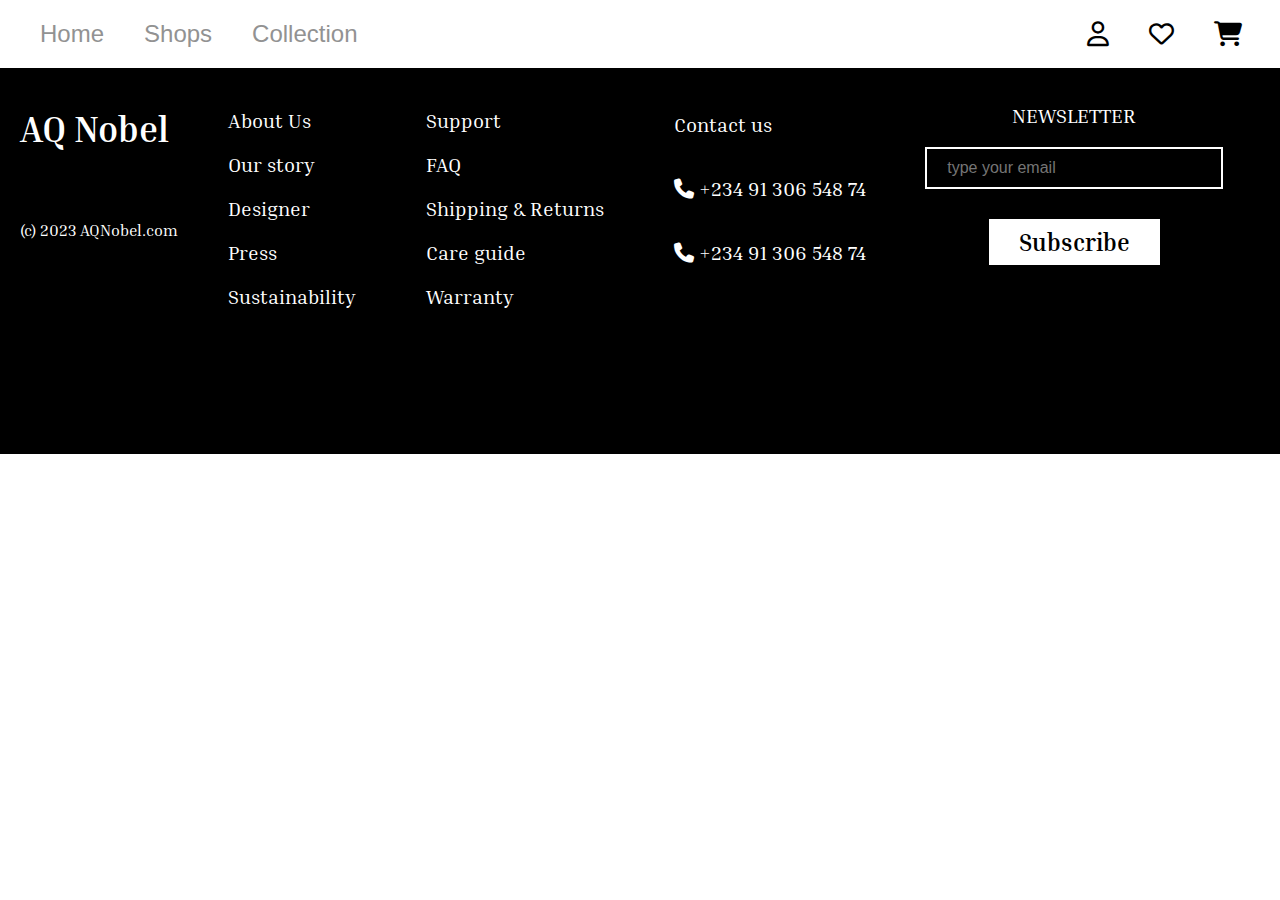
==== collections.html @ 898eb66b "2 pages added" ====
<!DOCTYPE html>
<html lang="en">
<head>
  <meta charset="UTF-8">
  <meta name="viewport" content="width=device-width, initial-scale=1.0">
  <title>AQ Nobel</title>
  <link rel="stylesheet" href="style.css">
  <link rel="stylesheet" href="https://cdnjs.cloudflare.com/ajax/libs/font-awesome/6.5.1/css/all.min.css"/>
</head>
<body>
  <!-- navbar -->
  <div class="container">
    <div class="navbar flex">
      <ul class="flex">
        <li><a href="index.html">Home</a></li>
        <li><a href="shops.html">Shops</a></li>
        <li><a href="collections.html">Collection</a></li>
      </ul>
      <div class="navbar-icons">
        <i class="fa-regular fa-user icon"></i>
        <i class="fa-regular fa-heart icon"></i>
        <i class="fa-solid fa-cart-shopping icon"></i>
      </div>
    </div>
  </div>
  <!-- footer -->
  <section class="footer">
    <div class="container">
      <div class="footer-content grid">
        <div class="first-content flex">
          <div class="footer-head content">
            <h1 class="footer-head">
              AQ Nobel
            </h1>
            <p class="footer-text">(c) 2023 AQNobel.com</p>
          </div>
          <div class="footer-aboutus">
            <ul>
              <li><a href="#aboutus">About Us</a></li>
              <li><a href="#ourstory">Our story</a></li>
              <li><a href="#designer">Designer</a></li>
              <li><a href="#press">Press</a></li>
              <li><a href="#sustainability">Sustainability</a></li>
            </ul>
          </div>
          <div class="support">
            <ul>
              <li><a href="#support">Support</a></li>
              <li><a href="#faq">FAQ</a></li>
              <li><a href="shipping&returns">Shipping & Returns</a></li>
              <li><a href="#careguide">Care guide</a></li>
              <li><a href="#warranty">Warranty</a></li>
            </ul>
          </div>
          <div class="contact">
            <ul>
              <li><a href="contactus">Contact us</a></li>
              <li><a href="#"> <i class="fa-solid fa-phone"></i> +234 91 306 548 74 </a></li>
              <li><a href="#"> <i class="fa-solid fa-phone"></i> +234 91 306 548 74 </a></li>
            </ul>
          </div>
        </div>
        <div class="second-content">
          <form action="">
            <label for="">NEWSLETTER</label>
            <input placeholder="type your email" type="email" name="email" id="email">
            <input class="submit btn" type="submit" value="Subscribe">
          </form>
        </div>
      </div>
        
    </div>
  </section>
</body>
</html>
---- style.css ----
@import url('https://fonts.googleapis.com/css2?family=Inria+Serif:ital,wght@0,300;0,400;0,700;1,300;1,400;1,700&display=swap');

:root{
  --secondary-color: white;
  --primary-color: black;
}

*{
  padding: 0;
  margin: 0;
  box-sizing: border-box;
}

body{
  font-family: "Inria Serif", serif;
}

/* utilities */
.flex{
  display: flex;
  align-items: center;
}

.container{
  padding: 20px;
}

.btn{
  background: var(--primary-color);
  color: var(--secondary-color);
  padding: 9px 30px 9px 30px;
  font-size: 24px;
  font-weight: 700;
  border: none;
  font-family: "Inria Serif", serif;
  cursor: pointer;
}

.grid{
  display: grid;
  grid-template-columns: repeat(2, 1fr);
  gap: 50px;
}

.card{
  width: 420px;
  height: 136px;
  border: #929292 solid 2px;
}

.card-1-text{
  text-align: center;
  align-content: center;
  font-size: 24px;
  font-weight: 400;
  margin-top: 30px;
}

.card-1-text span{
  font-size: 20px;
  font-weight: 400;
}

/* navbar */
.navbar {
  justify-content: space-between;
}

ul li{
  list-style-type: none;
  margin: 0 20px;
}

ul li a {
  text-decoration: none;
  color: #929292;
  font-weight: 400;
  font-size: 24px;
  font-family: "Jost", sans-serif;

}

ul li a:hover{
  color: var(--primary-color);
  border-bottom: 2px solid black;
}

.navbar-icons .icon{
  margin: 0 18px;
  font-size: 25px;
  cursor: pointer;
}

/* hero section */
.hero-image{
  position: absolute;
  width: 97%;
}
.hero-image-contents{
  justify-content: space-between;
}
.image-box{
  width: 465px;
  height: 377px;
  border: 3px solid black;
  position: relative;
  top: 34px;
  left: 188px;
  border-top-right-radius: 40px;
  border-bottom-left-radius: 40px;
}
.image-box-header{
  font-size: 48px;
  font-weight: 700;
  text-align: center;
  margin-top: 85px;
  border-bottom: 1px solid black;
}
.image-box-text{
  font-size: 24px;
  font-weight: 400;
  text-align: center;
}

.box-btn{
  margin-left: 140px;
  margin-top: 40px;
}
.hero-image-images{
  z-index: 100;
  margin-right: -20px;
}

/* 1st item section */

.item-description{
  margin-left: 180px;
  margin-top: 100px;
  text-align: center;
}

.item-description-header{
  font-size: 48px;
  font-weight: 400;
  display: inline;
  text-align: center;
  border-bottom: 3px solid var(--primary-color);
}
.item-description-paragraph{
  font-size: 20px;
  font-weight: 400;
  margin-top: 30px;
}
.item-btn{
  margin: 30px 100px;
}
.style-2{
  margin-top: 100px;
}
.pricetag{
  justify-content: flex-end;
  margin-top: 30px;
  gap: 200px;
}
.pricetag-text{
  border-bottom: 2px solid var(--primary-color);
  margin-right: 180px;
}
.color-select-box{
  gap: 20px;
}
.color-selection-box-1{
  width: 30px;
  height: 30px;
  background: #E6E5E0;
  margin-bottom: 5px;
}
.color-selection-box-2{
  width: 30px;
  height: 30px;
  background: var(--primary-color);
  margin-bottom: 5px;
}

/* item-2 section */
.item-2-description{
  margin-top: 100px;
  text-align: center;
}
.item-2-btn{
  margin: 30px 100px;
}
.pricetag-2{
  margin-top: 30px;
 display: flex;
 gap: 160px;
}
.color-selection-2-box-1{
  width: 30px;
  height: 30px;
  background: #EC9359;
}

/* ads */

.ads{
  padding-top: 20px;
}
.ads-image{
  width: 97%;
  position: absolute;
}
.ads-image-contents{
  position: relative;
  gap: 20px;
  justify-content: flex-end;
}
.ads-text{
  font-size: 48px;
  font-weight: 400;
  border-left: 4px solid var(--primary-color);
  margin-bottom: 100px;
}
span{
  font-weight: 700;
}
.other-items-grid{
  grid-template-columns: repeat(4, 1fr);
}
.other-items-grid > *:nth-child(4){
  margin-top: 215px;
}


.other-items-2-header{
  border-bottom: 2px solid black;
  text-align: center;
  font-weight: 400;
  font-size: 48px;
}
.other-items-2-paragraph{
  text-align: center;
  font-size: 20px;
  font-weight: 400;
  margin-top: 30px;
}

/* cards */

.card-1{
  grid-template-columns: repeat(3, 1fr);
  gap: 20px;
}

/* footer */

.footer{
  background-color: var(--primary-color);
  width: 100%;
  height: 386px;
}
.footer-content{
  grid-template-columns: 70% 30%;
  gap: 0px;
}
.first-content {
  gap: 30px;
}
.footer-head{
  margin-bottom: 70px;
  font-size: 36px;
  font-weight: 700;
  color: var(--secondary-color);
}
.footer-text{
  font-size: 16px;
  font-weight: 400;
  color: var(--secondary-color);
}
.footer-aboutus li a{
  font-size: 20px;
  font-weight: 400;
  text-decoration: none;
  color: var(--secondary-color);
  font-family: "Inria Serif", serif;
}
.footer-aboutus li{
  margin: 20px;
}
.support li a{
  font-size: 20px;
  font-weight: 400;
  text-decoration: none;
  color: var(--secondary-color);
  font-family: "Inria Serif", serif;
}
.support li{
  margin: 20px;
}
.contact li a{
  font-size: 20px;
  font-weight: 400;
  text-decoration: none;
  color: var(--secondary-color);
  font-family: "Inria Serif", serif;
}
.contact li{
  margin-bottom: 40px;
}

label{
  font-size: 20px;
  font-weight: 400;
  color: var(--secondary-color);
}
form{
  text-align: center;
  margin-top: 15px;
}
form input[type="email"]{
  margin-top: 20px;
  width: 80%;
  padding: 10px 20px;
  font-size: 16px;
  background: var(--primary-color);
  border: 2px solid white;
}
form input:focus {
  outline: none;
}
.submit{
  background: var(--secondary-color);
  color: var(--primary-color);
  margin-top: 30px;
}
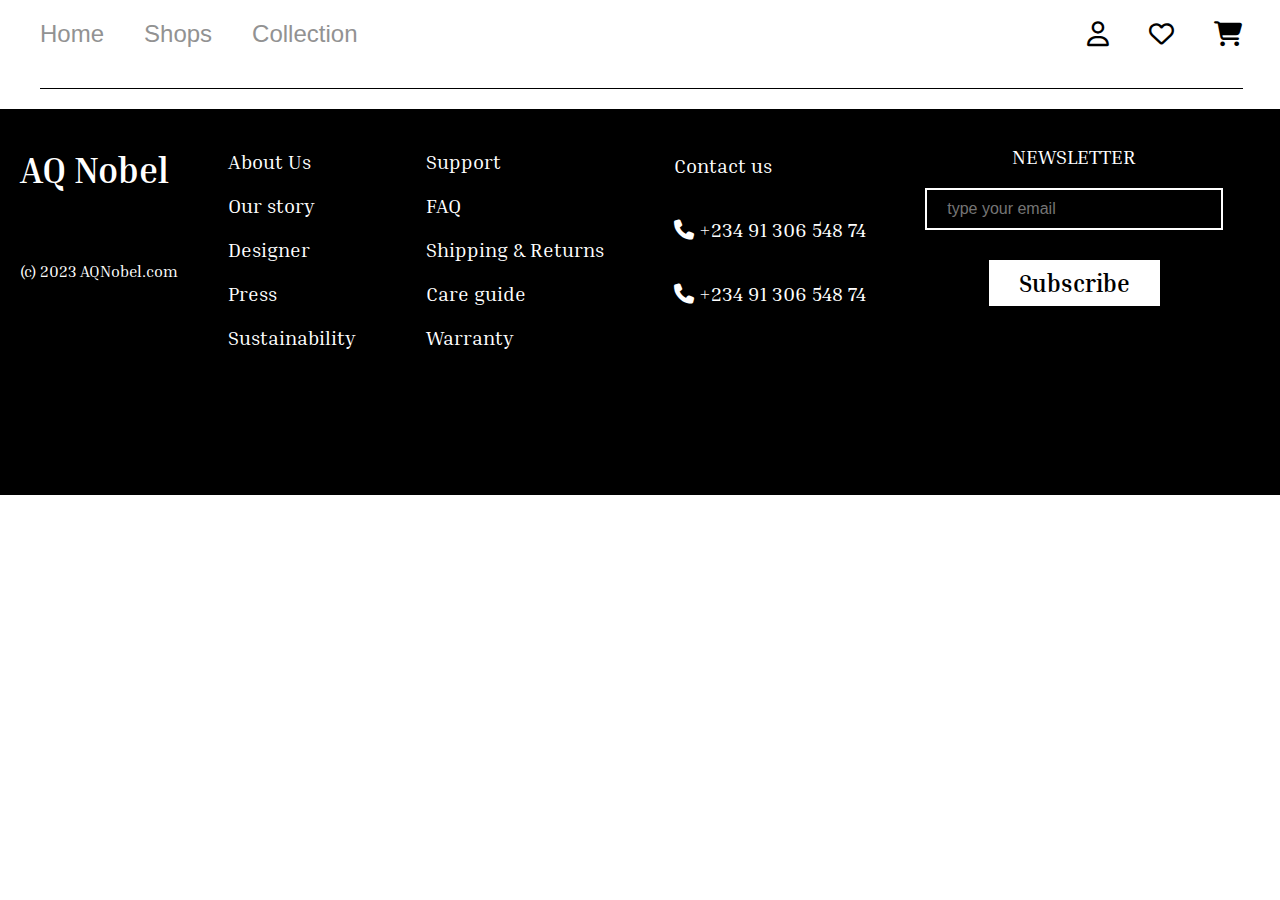
==== commit 9b563977: "started last page" ====
--- a/collections.html
+++ b/collections.html
@@ -22,6 +22,10 @@
         <i class="fa-solid fa-cart-shopping icon"></i>
       </div>
     </div>
+    <div class="line"></div>
+  </div>
+  <div class="head">
+    
   </div>
   <!-- footer -->
   <section class="footer">
--- a/style.css
+++ b/style.css
@@ -61,6 +61,22 @@
   font-weight: 400;
 }
 
+.line{
+  width: 97%;
+  border-bottom: solid 1px black;
+  padding: 20px 0;
+  align-items: center;
+  margin-left: 20px;
+}
+
+.head-box{
+  width: 625px;
+  height: 363px;
+  gap: 20px;
+  margin-left: 10px;
+  position: relative;
+}
+
 /* navbar */
 .navbar {
   justify-content: space-between;
@@ -92,22 +108,28 @@
 }
 
 /* hero section */
-.hero-image{
-  position: absolute;
+/* .hero-image{
+  position: relative;
   width: 97%;
+} */
+
+.hero-box{
+  background: #E0E0E0;
+  width: 100%;
+  height: 456px;
+  position: relative;
 }
 .hero-image-contents{
-  justify-content: space-between;
+  gap: 50px;
 }
 .image-box{
   width: 465px;
   height: 377px;
   border: 3px solid black;
-  position: relative;
-  top: 34px;
-  left: 188px;
   border-top-right-radius: 40px;
   border-bottom-left-radius: 40px;
+  position: absolute;
+  bottom: 0;
 }
 .image-box-header{
   font-size: 48px;
@@ -127,8 +149,9 @@
   margin-top: 40px;
 }
 .hero-image-images{
-  z-index: 100;
-  margin-right: -20px;
+  /* margin-right: -20px; */
+  bottom: 0;
+  position: absolute;
 }
 
 /* 1st item section */
@@ -334,4 +357,44 @@
   margin-top: 30px;
 }
 
-
+/* shops */
+.head-box-1{
+  background: #7BA486;
+}
+.head-box-2{
+  background: #E4C5B1;
+}
+.head-box-1-img{
+  position: absolute;
+  bottom: 0px;
+}
+.head-box-1-text{
+  text-align: center;
+  margin-top: 150px;
+  margin-left: 300px;
+  font-size: 36px;
+}
+.head-box-2-text{
+  margin-top: 150px;
+  margin-left: 100px;
+  font-size: 36px;
+}
+.head-box-2-img{
+  position: absolute;
+  bottom: 0;
+  left: 300px;
+}
+
+/* sub-head */
+
+.sub-head-image{
+  grid-template-columns: repeat(4, 1fr);
+  gap: 20px;
+}
+
+.sub-head-btn{
+  margin: 50px 0 50px 500px;
+  padding: 11px 100px;
+  text-align: center;
+}
+
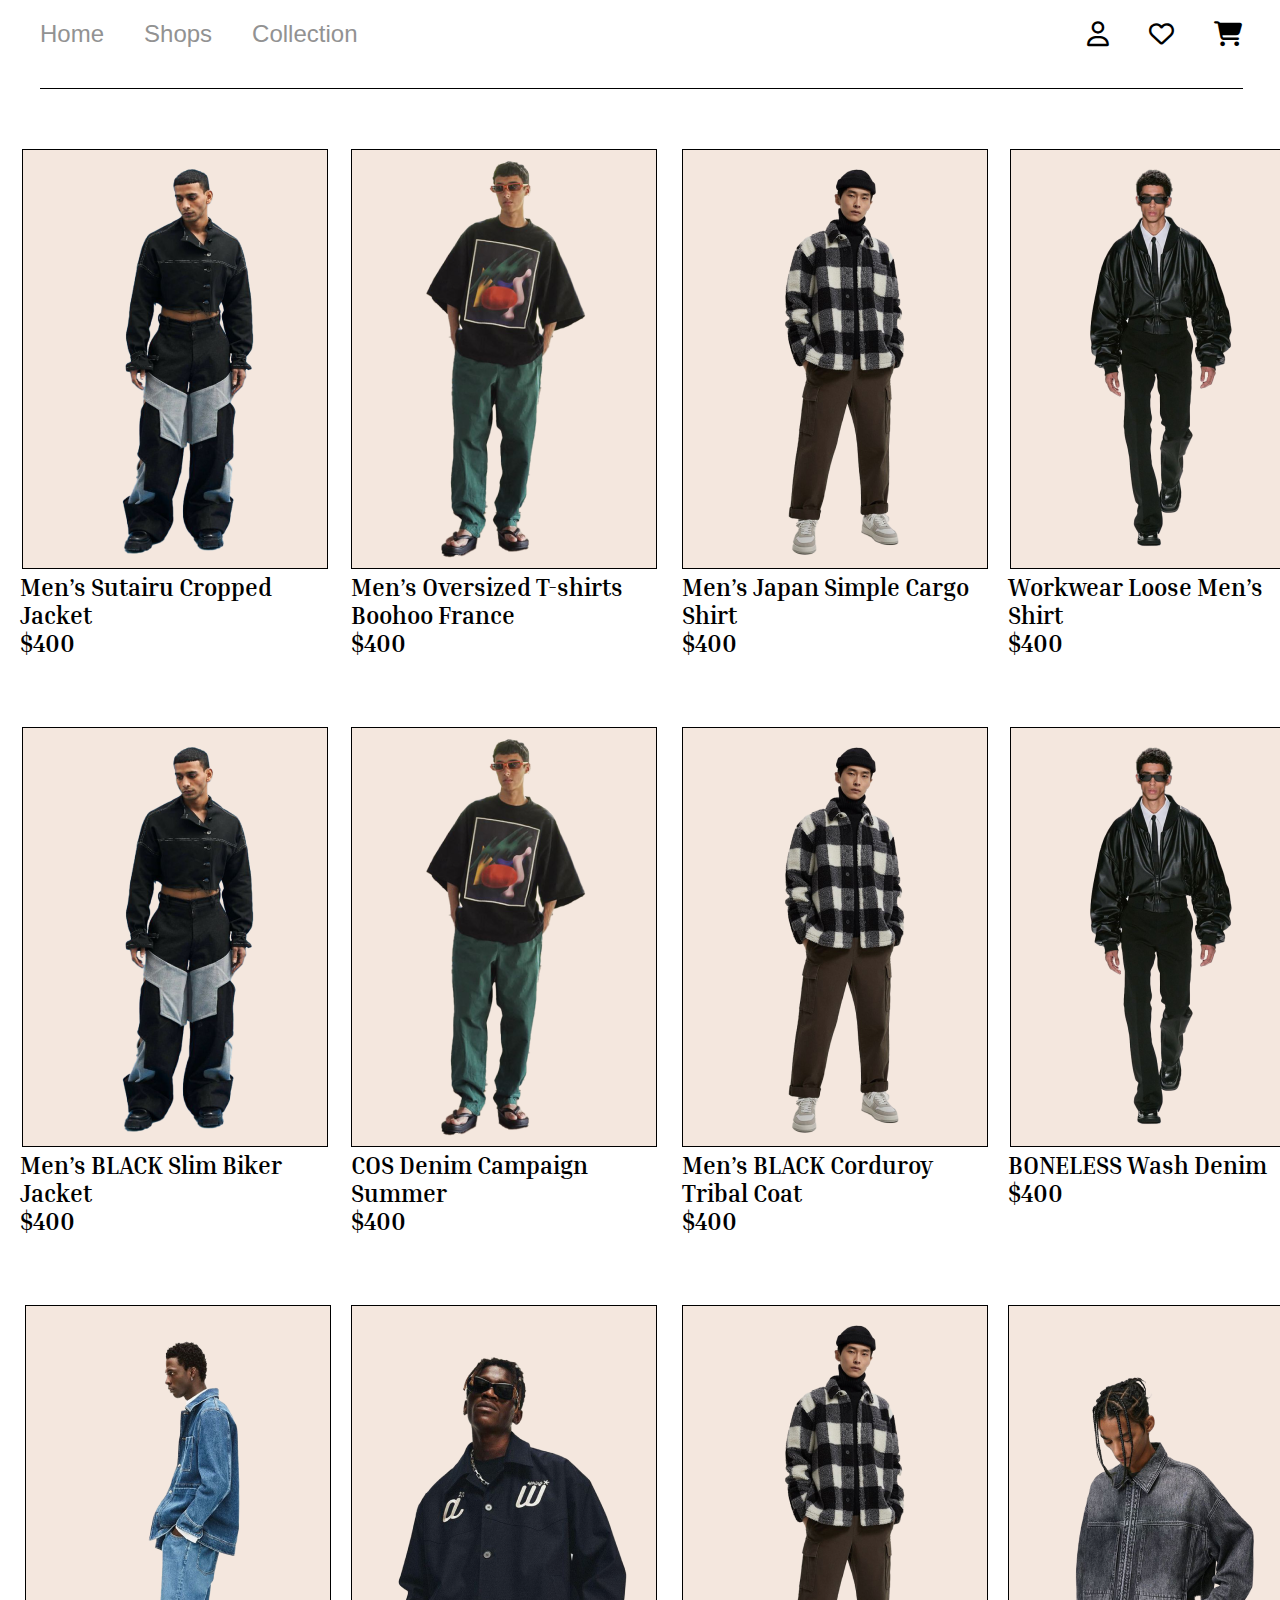
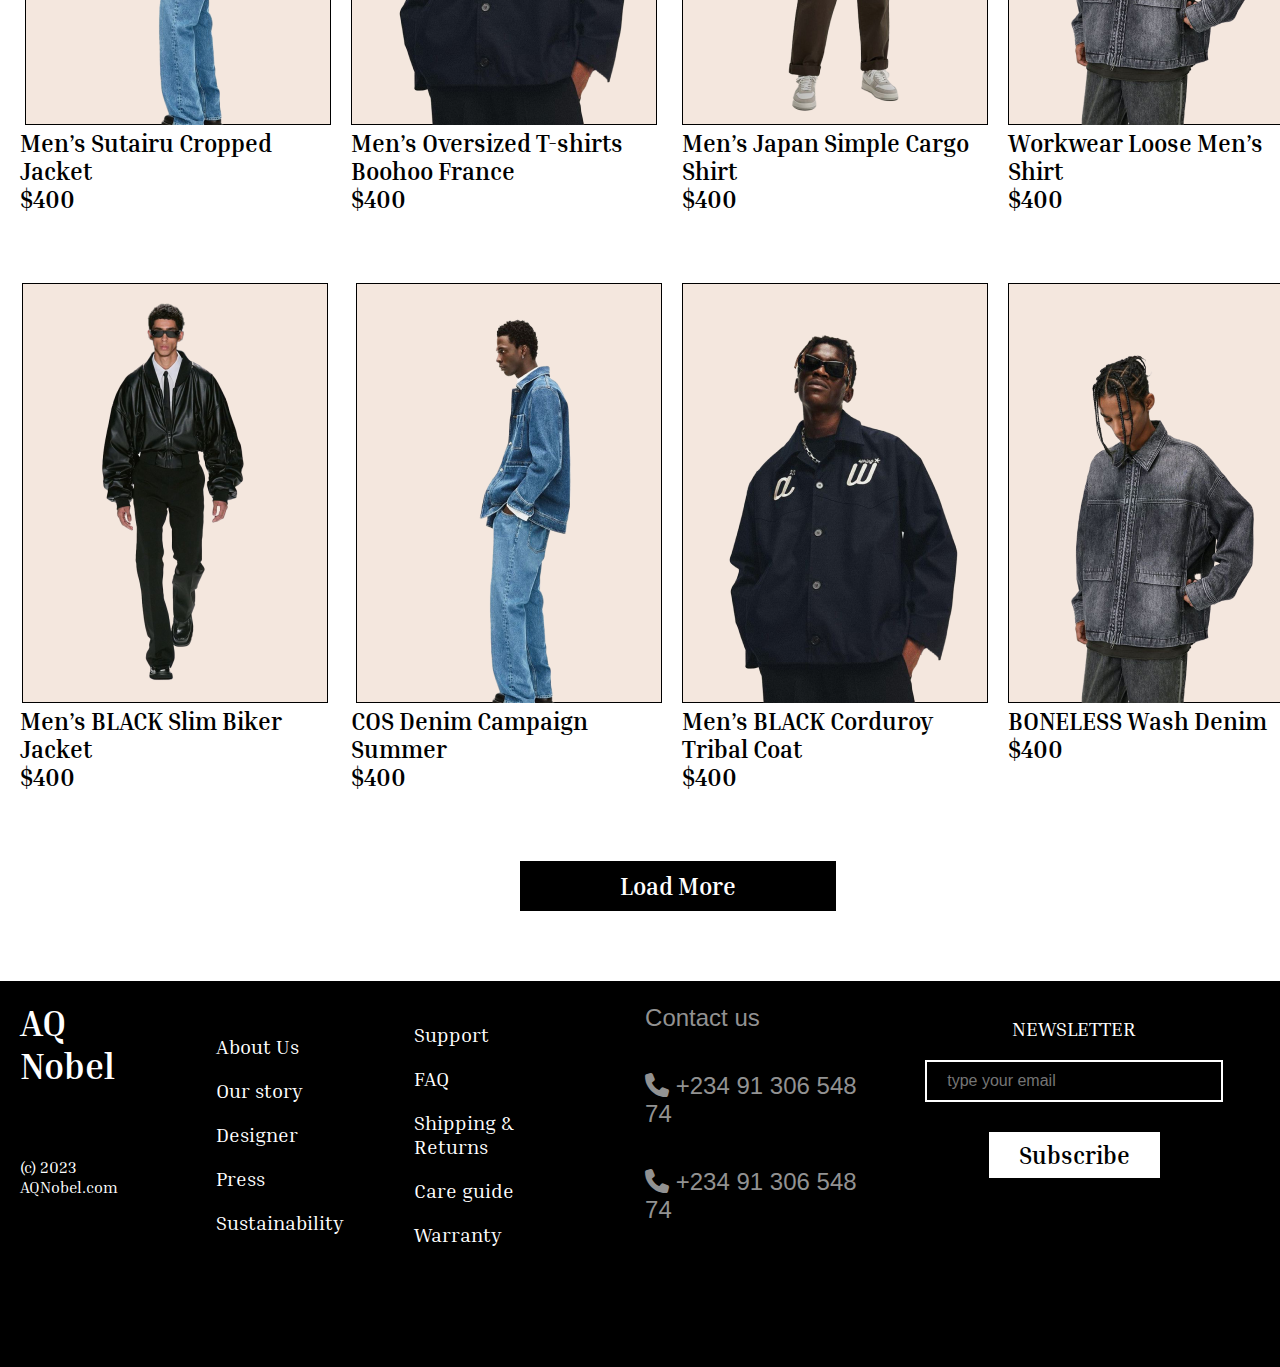
==== commit 3e8230a1: "conmpleted all pages" ====
--- a/collections.html
+++ b/collections.html
@@ -24,8 +24,91 @@
     </div>
     <div class="line"></div>
   </div>
-  <div class="head">
-    
+  <!-- collections -->
+  <div class="container">
+    <div class="collections-item grid">
+      <div class="collections-item-1">
+        <img src="./images/Frame 52.png" alt="">
+        <p>Men’s Sutairu Cropped
+          Jacket <br>$400</p>
+      </div>
+      <div class="collections-item-1">
+        <img src="./images/Frame 39 (1).png" alt="">
+        <p> Men’s Oversized T-shirts
+          Boohoo France <br>$400</p>
+      </div>
+      <div class="collections-item-1">
+        <img src="./images/Frame 40.png" alt="">
+        <p>Men’s Japan Simple Cargo
+          Shirt <br>$400</p>
+      </div>
+      <div class="collections-item-1">
+        <img src="./images/Frame 72.png" alt="">
+        <p>Workwear Loose Men’s
+          Shirt <br>$400</p>
+      </div>
+      <div class="collections-item-2">
+        <img src="./images/Frame 52.png" alt="">
+        <p>Men’s BLACK Slim Biker
+          Jacket <br>$400</p>
+      </div>
+      <div class="collections-item-2">
+        <img src="./images/Frame 39 (1).png" alt="">
+        <p>COS Denim Campaign 
+          Summer <br>$400</p>
+      </div>
+      <div class="collections-item-2">
+        <img src="./images/Frame 40.png" alt="">
+        <p>Men’s BLACK Corduroy 
+          Tribal Coat <br>$400</p>
+      </div>
+      <div class="collections-item-2">
+        <img src="./images/Frame 72.png" alt="">
+        <p>BONELESS Wash Denim <br>$400</p>
+      </div>
+      <div class="collections-item-3">
+        <img src="./images/Frame 39.png" alt="">
+        <p>Men’s Sutairu Cropped
+          Jacket <br>$400</p>
+      </div>
+      <div class="collections-item-3">
+        <img src="./images/Frame 70.png" alt="">
+        <p>Men’s Oversized T-shirts
+          Boohoo France <br>$400</p>
+      </div>
+      <div class="collections-item-3">
+        <img src="./images/Frame 40.png" alt="">
+        <p>Men’s Japan Simple Cargo
+          Shirt <br>$400</p>
+      </div>
+      <div class="collections-item-3">
+        <img src="./images/Frame 41.png" alt="">
+        <p>Workwear Loose Men’s
+          Shirt <br>$400</p>
+      </div>
+      <div class="collections-item-4">
+        <img src="./images/Frame 72.png" alt="">
+        <p>Men’s BLACK Slim Biker
+          Jacket <br>$400</p>
+      </div>
+      <div class="collections-item-4">
+        <img src="./images/Frame 39.png" alt="">
+        <p>COS Denim Campaign 
+          Summer <br>$400</p>
+      </div>
+      <div class="collections-item-4">
+        <img src="./images/Frame 70.png" alt="">
+        <p>Men’s BLACK Corduroy 
+          Tribal Coat <br>$400</p>
+      </div>
+      <div class="collections-item-4">
+        <img src="./images/Frame 41.png" alt="">
+        <p>BONELESS Wash Denim <br>$400</p>
+      </div>
+    </div>
+    <button class="collections-btn btn">
+      Load More
+    </button>
   </div>
   <!-- footer -->
   <section class="footer">
--- a/style.css
+++ b/style.css
@@ -93,7 +93,11 @@
   font-weight: 400;
   font-size: 24px;
   font-family: "Jost", sans-serif;
-
+}
+
+.ul li a:active{
+  color: var(--primary-color);
+  border-bottom: 2px solid black;
 }
 
 ul li a:hover{
@@ -108,17 +112,17 @@
 }
 
 /* hero section */
-/* .hero-image{
+.hero-image{
   position: relative;
-  width: 97%;
-} */
-
-.hero-box{
+  width: 100%;
+}
+
+/* .hero-box{
   background: #E0E0E0;
   width: 100%;
   height: 456px;
   position: relative;
-}
+} */
 .hero-image-contents{
   gap: 50px;
 }
@@ -129,7 +133,8 @@
   border-top-right-radius: 40px;
   border-bottom-left-radius: 40px;
   position: absolute;
-  bottom: 0;
+  bottom: 100px;
+  left: 170px;
 }
 .image-box-header{
   font-size: 48px;
@@ -150,8 +155,9 @@
 }
 .hero-image-images{
   /* margin-right: -20px; */
-  bottom: 0;
+  top: 82px;
   position: absolute;
+  left: 650px;
 }
 
 /* 1st item section */
@@ -320,7 +326,14 @@
 .support li{
   margin: 20px;
 }
-.contact li a{
+.contact{
+  font-size: 20px;
+  font-weight: 400;
+  text-decoration: none;
+  color: var(--secondary-color);
+  font-family: "Inria Serif", serif;
+}
+.contact li {
   font-size: 20px;
   font-weight: 400;
   text-decoration: none;
@@ -392,9 +405,44 @@
   gap: 20px;
 }
 
+.subhead-image-1 p{
+  font-size: 24px;
+  font-weight: 700;
+}
+
+.subhead-image-2 p{
+  font-size: 24px;
+  font-weight: 700;
+}
+.subhead-image-2 img{
+  margin-top: 50px;
+}
+
 .sub-head-btn{
   margin: 50px 0 50px 500px;
   padding: 11px 100px;
-  text-align: center;
-}
-
+}
+
+/* collections */
+.collections-item{
+  grid-template-columns: repeat(4, 1fr);
+  gap: 20px;
+  padding: 20px 0;
+}
+.collections-item p{
+  font-size: 24px;
+  font-weight: 700;
+}
+.collections-item-4{
+  margin-top: 50px;
+}
+.collections-item-3{
+  margin-top: 50px;
+}
+.collections-item-2{
+  margin-top: 50px;
+}
+.collections-btn{
+  margin: 50px 0 50px 500px;
+  padding: 11px 100px;
+}
